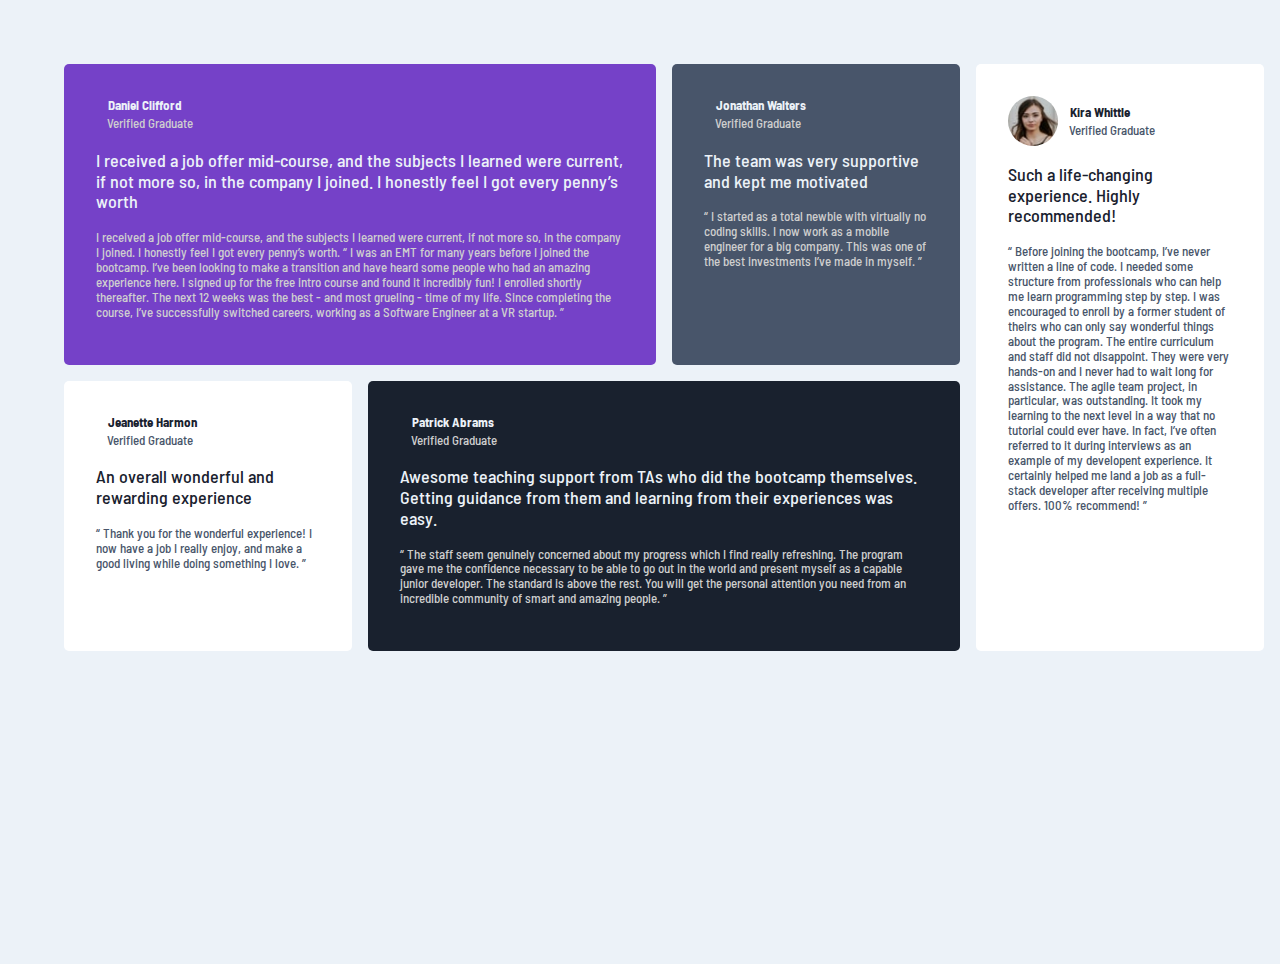
==== testimonials-grid/index.html @ d5278b97 "first commit" ====
<!DOCTYPE html>
<html lang="en">
<head>
  <meta charset="UTF-8">
  <meta http-equiv="X-UA-Compatible" content="IE=edge">
  <meta name="viewport" content="width=device-width, initial-scale=1.0">
  <link rel="shortcut icon" href="/static/media/imgs/favicon-32x32.png" type="image/png" sizes="32x32">
  <link rel="stylesheet" href="static/css/main.css">
  <title>Fronted Mentor | [challenge Name Here ]</title>

</head>
<body>
  
  <div class="main-container">
    <div class="main-container__grid-item-1">
      <div class="main-container__grid-item-1__personal-data">
        <img src="/static/media/imgs/image-daniel.jpg" alt="" class="main-container__grid-item-1__personal-data__person-image">
        <div class="span-container">
          <span class="main-container__grid-item-1__personal-data__person-name">Daniel Clifford</span>
          <span class="main-container__grid-item-1__personal-data__person-occ">Verified Graduate</span>  
        </div>
      </div>
      <p class="main-container__grid-item-1__title">I received a job offer mid-course, and the subjects I learned were current, if not more so, 
        in the company I joined. I honestly feel I got every penny’s worth</p>
      <p class="main-container__grid-item-1__details">I received a job offer mid-course, and the subjects I learned were current, if not more so, 
        in the company I joined. I honestly feel I got every penny’s worth.
      
        “ I was an EMT for many years before I joined the bootcamp. I’ve been looking to make a 
        transition and have heard some people who had an amazing experience here. I signed up 
        for the free intro course and found it incredibly fun! I enrolled shortly thereafter. 
        The next 12 weeks was the best - and most grueling - time of my life. Since completing 
        the course, I’ve successfully switched careers, working as a Software Engineer at a VR startup. ”</p>
    </div>
    <div class="main-container__grid-item-2">
      <div class="main-container__grid-item-2__personal-data">
        <img src="/static/media/imgs/image-jonathan.jpg" alt="" class="main-container__grid-item-2__personal-data__person-image">
        <div class="span-container">
          <span class="main-container__grid-item-2__personal-data__person-name">Jonathan Walters</span>
          <span class="main-container__grid-item-2__personal-data__person-occ">Verified Graduate</span>
        </div>
      </div>
      <p class="main-container__grid-item-2__title">The team was very supportive and kept me motivated</p>
      <p class="main-container__grid-item-2__details">“ I started as a total newbie with virtually no coding skills. I now work as a mobile engineer 
        for a big company. This was one of the best investments I’ve made in myself. ”</p>
    </div>
    <div class="main-container__grid-item-3">
      <div class="main-container__grid-item-3__personal-data">
        <img src="/static/media/imgs/image-jeanette.jpg" alt="" class="main-container__grid-item-3__personal-data__person-image">
        <div class="span-container">
          <span class="main-container__grid-item-3__personal-data__person-name">Jeanette Harmon</span>
          <span class="main-container__grid-item-3__personal-data__person-occ">Verified Graduate</span>
        </div>
        
      </div>
      <p class="main-container__grid-item-3__title">An overall wonderful and rewarding experience</p>
      <p class="main-container__grid-item-3__details">“ Thank you for the wonderful experience! I now have a job I really enjoy, and make a good living 
        while doing something I love. ”</p>
    </div>
    <div class="main-container__grid-item-4">
      <div class="main-container__grid-item-4__personal-data">
        <img src="/static/media/imgs/image-patrick.jpg" alt="" class="main-container__grid-item-4__personal-data__person-image">
        <div class="span-container">
          <span class="main-container__grid-item-4__personal-data__person-name">Patrick Abrams</span>
          <span class="main-container__grid-item-4__personal-data__person-occ">Verified Graduate</span>
        </div>
       
      </div>
      
      <p class="main-container__grid-item-4__title">Awesome teaching support from TAs who did the bootcamp themselves. Getting guidance from them and 
        learning from their experiences was easy.</p>
      <p class="main-container__grid-item-4__details">“ The staff seem genuinely concerned about my progress which I find really refreshing. The program 
        gave me the confidence necessary to be able to go out in the world and present myself as a capable 
        junior developer. The standard is above the rest. You will get the personal attention you need from 
        an incredible community of smart and amazing people. ”</p>
    </div>
    <div class="main-container__grid-item-5">
      <div class="main-container__grid-item-5__personal-data">
        <img src="static/media/imgs/image-kira.jpg" alt="" class="main-container__grid-item-5__personal-data__person-image">
        <div class="span-container">
          <span class="main-container__grid-item-5__personal-data__person-name">Kira Whittle</span>
          <span class="main-container__grid-item-5__personal-data__person-occ">Verified Graduate</span>
        </div>
        
      </div>
      <p class="main-container__grid-item-5__title">Such a life-changing experience. Highly recommended!</p>
      <p class="main-container__grid-item-5__details">“ Before joining the bootcamp, I’ve never written a line of code. I needed some structure from 
        professionals who can help me learn programming step by step. I was encouraged to enroll by a former 
        student of theirs who can only say wonderful things about the program. The entire curriculum and staff 
        did not disappoint. They were very hands-on and I never had to wait long for assistance. The agile team 
        project, in particular, was outstanding. It took my learning to the next level in a way that no tutorial 
        could ever have. In fact, I’ve often referred to it during interviews as an example of my developent 
        experience. It certainly helped me land a job as a full-stack developer after receiving multiple offers. 
        100% recommend! ”</p>
    </div>
  </div>
</body>
</html>
---- testimonials-grid/static/css/main.css ----
@import url("https://fonts.googleapis.com/css2?family=Barlow+Semi+Condensed&display=swap");
* {
  box-sizing: border-box;
}

*, *:before, *:after {
  box-sizing: border-box;
}

/*! normalize.css v8.0.1 | MIT License | github.com/necolas/normalize.css */
/* Document
   ========================================================================== */
/**
 * 1. Correct the line height in all browsers.
 * 2. Prevent adjustments of font size after orientation changes in iOS.
 */
html {
  line-height: 1.15;
  /* 1 */
  -webkit-text-size-adjust: 100%;
  /* 2 */
}

/* Sections
   ========================================================================== */
/**
 * Remove the margin in all browsers.
 */
body {
  margin: 0;
}

/**
 * Render the `main` element consistently in IE.
 */
main {
  display: block;
}

/**
 * Correct the font size and margin on `h1` elements within `section` and
 * `article` contexts in Chrome, Firefox, and Safari.
 */
h1 {
  font-size: 2em;
  margin: 0.67em 0;
}

/* Grouping content
   ========================================================================== */
/**
 * 1. Add the correct box sizing in Firefox.
 * 2. Show the overflow in Edge and IE.
 */
hr {
  box-sizing: content-box;
  /* 1 */
  height: 0;
  /* 1 */
  overflow: visible;
  /* 2 */
}

/**
 * 1. Correct the inheritance and scaling of font size in all browsers.
 * 2. Correct the odd `em` font sizing in all browsers.
 */
pre {
  font-family: monospace, monospace;
  /* 1 */
  font-size: 1em;
  /* 2 */
}

/* Text-level semantics
   ========================================================================== */
/**
 * Remove the gray background on active links in IE 10.
 */
a {
  background-color: transparent;
}

/**
 * 1. Remove the bottom border in Chrome 57-
 * 2. Add the correct text decoration in Chrome, Edge, IE, Opera, and Safari.
 */
abbr[title] {
  border-bottom: none;
  /* 1 */
  text-decoration: underline;
  /* 2 */
  -webkit-text-decoration: underline dotted;
          text-decoration: underline dotted;
  /* 2 */
}

/**
 * Add the correct font weight in Chrome, Edge, and Safari.
 */
b,
strong {
  font-weight: bolder;
}

/**
 * 1. Correct the inheritance and scaling of font size in all browsers.
 * 2. Correct the odd `em` font sizing in all browsers.
 */
code,
kbd,
samp {
  font-family: monospace, monospace;
  /* 1 */
  font-size: 1em;
  /* 2 */
}

/**
 * Add the correct font size in all browsers.
 */
small {
  font-size: 80%;
}

/**
 * Prevent `sub` and `sup` elements from affecting the line height in
 * all browsers.
 */
sub,
sup {
  font-size: 75%;
  line-height: 0;
  position: relative;
  vertical-align: baseline;
}

sub {
  bottom: -0.25em;
}

sup {
  top: -0.5em;
}

/* Embedded content
   ========================================================================== */
/**
 * Remove the border on images inside links in IE 10.
 */
img {
  border-style: none;
}

/* Forms
   ========================================================================== */
/**
 * 1. Change the font styles in all browsers.
 * 2. Remove the margin in Firefox and Safari.
 */
button,
input,
optgroup,
select,
textarea {
  font-family: inherit;
  /* 1 */
  font-size: 100%;
  /* 1 */
  line-height: 1.15;
  /* 1 */
  margin: 0;
  /* 2 */
}

/**
 * Show the overflow in IE.
 * 1. Show the overflow in Edge.
 */
button,
input {
  /* 1 */
  overflow: visible;
}

/**
 * Remove the inheritance of text transform in Edge, Firefox, and IE.
 * 1. Remove the inheritance of text transform in Firefox.
 */
button,
select {
  /* 1 */
  text-transform: none;
}

/**
 * Correct the inability to style clickable types in iOS and Safari.
 */
button,
[type=button],
[type=reset],
[type=submit] {
  -webkit-appearance: button;
}

/**
 * Remove the inner border and padding in Firefox.
 */
button::-moz-focus-inner,
[type=button]::-moz-focus-inner,
[type=reset]::-moz-focus-inner,
[type=submit]::-moz-focus-inner {
  border-style: none;
  padding: 0;
}

/**
 * Restore the focus styles unset by the previous rule.
 */
button:-moz-focusring,
[type=button]:-moz-focusring,
[type=reset]:-moz-focusring,
[type=submit]:-moz-focusring {
  outline: 1px dotted ButtonText;
}

/**
 * Correct the padding in Firefox.
 */
fieldset {
  padding: 0.35em 0.75em 0.625em;
}

/**
 * 1. Correct the text wrapping in Edge and IE.
 * 2. Correct the color inheritance from `fieldset` elements in IE.
 * 3. Remove the padding so developers are not caught out when they zero out
 *    `fieldset` elements in all browsers.
 */
legend {
  box-sizing: border-box;
  /* 1 */
  color: inherit;
  /* 2 */
  display: table;
  /* 1 */
  max-width: 100%;
  /* 1 */
  padding: 0;
  /* 3 */
  white-space: normal;
  /* 1 */
}

/**
 * Add the correct vertical alignment in Chrome, Firefox, and Opera.
 */
progress {
  vertical-align: baseline;
}

/**
 * Remove the default vertical scrollbar in IE 10+.
 */
textarea {
  overflow: auto;
}

/**
 * 1. Add the correct box sizing in IE 10.
 * 2. Remove the padding in IE 10.
 */
[type=checkbox],
[type=radio] {
  box-sizing: border-box;
  /* 1 */
  padding: 0;
  /* 2 */
}

/**
 * Correct the cursor style of increment and decrement buttons in Chrome.
 */
[type=number]::-webkit-inner-spin-button,
[type=number]::-webkit-outer-spin-button {
  height: auto;
}

/**
 * 1. Correct the odd appearance in Chrome and Safari.
 * 2. Correct the outline style in Safari.
 */
[type=search] {
  -webkit-appearance: textfield;
  /* 1 */
  outline-offset: -2px;
  /* 2 */
}

/**
 * Remove the inner padding in Chrome and Safari on macOS.
 */
[type=search]::-webkit-search-decoration {
  -webkit-appearance: none;
}

/**
 * 1. Correct the inability to style clickable types in iOS and Safari.
 * 2. Change font properties to `inherit` in Safari.
 */
::-webkit-file-upload-button {
  -webkit-appearance: button;
  /* 1 */
  font: inherit;
  /* 2 */
}

/* Interactive
   ========================================================================== */
/*
 * Add the correct display in Edge, IE 10+, and Firefox.
 */
details {
  display: block;
}

/*
 * Add the correct display in all browsers.
 */
summary {
  display: list-item;
}

/* Misc
   ========================================================================== */
/**
 * Add the correct display in IE 10+.
 */
template {
  display: none;
}

/**
 * Add the correct display in IE 10.
 */
[hidden] {
  display: none;
}

html {
  height: 100vh;
  width: 100vw;
}

body {
  font-size: 13px;
  font-family: "Barlow Semi Condensed", sans-serif;
  font-weight: 500;
  background-color: #ecf2f8;
  width: 100%;
  height: 100%;
}

.main-container {
  display: grid;
  gap: 1rem 1rem;
  grid-template-columns: 1fr;
  grid-template-rows: auto auto;
  justify-content: center;
  align-content: center;
  width: 85%;
  margin-left: 50%;
  transform: translate(-50%, 0%);
  -webkit-transform: translate(-50%, 0%);
  -moz-transform: translate(-50%, 0%);
  -ms-transform: translate(-50%, 0%);
  -o-transform: translate(-50%, 0%);
}
.main-container__grid-item-1, .main-container__grid-item-2, .main-container__grid-item-3, .main-container__grid-item-4, .main-container__grid-item-5 {
  padding: 2rem;
  border-radius: 5px 5px 5px 5px;
  -webkit-border-radius: 5px 5px 5px 5px;
  -moz-border-radius: 5px 5px 5px 5px;
  -ms-border-radius: 5px 5px 5px 5px;
  -o-border-radius: 5px 5px 5px 5px;
}
.main-container__grid-item-1__personal-data, .main-container__grid-item-2__personal-data, .main-container__grid-item-3__personal-data, .main-container__grid-item-4__personal-data, .main-container__grid-item-5__personal-data {
  width: 100%;
  display: flex;
  flex-wrap: wrap;
  flex-direction: row;
  gap: 10px 10px;
  justify-content: center;
  align-content: center;
}
.main-container__grid-item-1__personal-data .span-container, .main-container__grid-item-2__personal-data .span-container, .main-container__grid-item-3__personal-data .span-container, .main-container__grid-item-4__personal-data .span-container, .main-container__grid-item-5__personal-data .span-container {
  width: 75%;
  display: inline;
  align-self: center;
  flex: 1 1;
}
.main-container__grid-item-1__personal-data__person-image, .main-container__grid-item-2__personal-data__person-image, .main-container__grid-item-3__personal-data__person-image, .main-container__grid-item-4__personal-data__person-image, .main-container__grid-item-5__personal-data__person-image {
  max-width: 50px;
  max-height: 50px;
  display: block;
  border-radius: 50% 50% 50% 50%;
  -webkit-border-radius: 50% 50% 50% 50%;
  -moz-border-radius: 50% 50% 50% 50%;
  -ms-border-radius: 50% 50% 50% 50%;
  -o-border-radius: 50% 50% 50% 50%;
}
.main-container__grid-item-1__personal-data__person-name, .main-container__grid-item-2__personal-data__person-name, .main-container__grid-item-3__personal-data__person-name, .main-container__grid-item-4__personal-data__person-name, .main-container__grid-item-5__personal-data__person-name {
  width: 100%;
  display: inline-block;
  font-weight: 700;
  padding: 2px;
}
.main-container__grid-item-1__personal-data__person-occ, .main-container__grid-item-2__personal-data__person-occ, .main-container__grid-item-3__personal-data__person-occ, .main-container__grid-item-4__personal-data__person-occ, .main-container__grid-item-5__personal-data__person-occ {
  width: 100%;
  display: inline-block;
  padding: 1px;
}
.main-container__grid-item-1__title, .main-container__grid-item-2__title, .main-container__grid-item-3__title, .main-container__grid-item-4__title, .main-container__grid-item-5__title {
  font-size: large;
  font-weight: 500;
}
.main-container__grid-item-1 {
  background-color: #7541c8;
}
.main-container__grid-item-2 {
  background-color: #48556a;
}
.main-container__grid-item-3 {
  background-color: white;
}
.main-container__grid-item-4 {
  background-color: #19212e;
}
.main-container__grid-item-5 {
  background-color: white;
}
.main-container__grid-item-1__title, .main-container__grid-item-2__title, .main-container__grid-item-4__title {
  color: #ecf2f8;
}
.main-container__grid-item-1__personal-data__person-name, .main-container__grid-item-2__personal-data__person-name, .main-container__grid-item-4__personal-data__person-name {
  color: #ecf2f8;
}
.main-container__grid-item-1__personal-data__person-occ, .main-container__grid-item-2__personal-data__person-occ, .main-container__grid-item-4__personal-data__person-occ {
  color: #cfcfcf;
}
.main-container__grid-item-1__details, .main-container__grid-item-2__details, .main-container__grid-item-4__details {
  color: #cfcfcf;
}
.main-container__grid-item-3__title, .main-container__grid-item-5__title {
  color: #19212e;
}
.main-container__grid-item-3__personal-data__person-name, .main-container__grid-item-5__personal-data__person-name {
  color: #19212e;
}
.main-container__grid-item-3__personal-data__person-occ, .main-container__grid-item-5__personal-data__person-occ {
  color: #48556a;
}
.main-container__grid-item-3__details, .main-container__grid-item-5__details {
  color: #48556a;
}
.main-container__grid-item-1 {
  grid-area: 1 / 1 / 2 / 2;
  justify-self: stretch;
  align-self: stretch;
}
.main-container__grid-item-2 {
  grid-area: 2 / 1 / 3 / 2;
  justify-self: stretch;
  align-self: stretch;
}
.main-container__grid-item-3 {
  grid-area: 3 / 1 / 4 / 2;
  justify-self: stretch;
  align-self: stretch;
}
.main-container__grid-item-4 {
  grid-area: 4 / 1 / 5 / 2;
  justify-self: stretch;
  align-self: stretch;
}
.main-container__grid-item-5 {
  grid-area: 5 / 1 / 6 / 2;
  justify-self: stretch;
  align-self: stretch;
}
@media all and (min-width: 760px) {
  .main-container {
    width: 90%;
    margin-top: 5%;
    display: grid;
    gap: 1rem 1rem;
    grid-template-columns: 25% 25% 25% 25%;
    grid-template-rows: auto auto;
    justify-content: space-around;
    align-content: space-around;
  }
  .main-container__grid-item-1 {
    grid-area: 1 / 1 / 2 / 3;
    justify-self: stretch;
    align-self: stretch;
  }
  .main-container__grid-item-2 {
    grid-area: 1 / 3 / 2 / 4;
    justify-self: stretch;
    align-self: stretch;
  }
  .main-container__grid-item-3 {
    grid-area: 2 / 1 / 3 / 2;
    justify-self: stretch;
    align-self: stretch;
  }
  .main-container__grid-item-4 {
    grid-area: 2 / 2 / 3 / 4;
    justify-self: stretch;
    align-self: stretch;
  }
  .main-container__grid-item-5 {
    grid-area: 1 / 4 / 3 / 5;
    justify-self: stretch;
    align-self: stretch;
  }
}
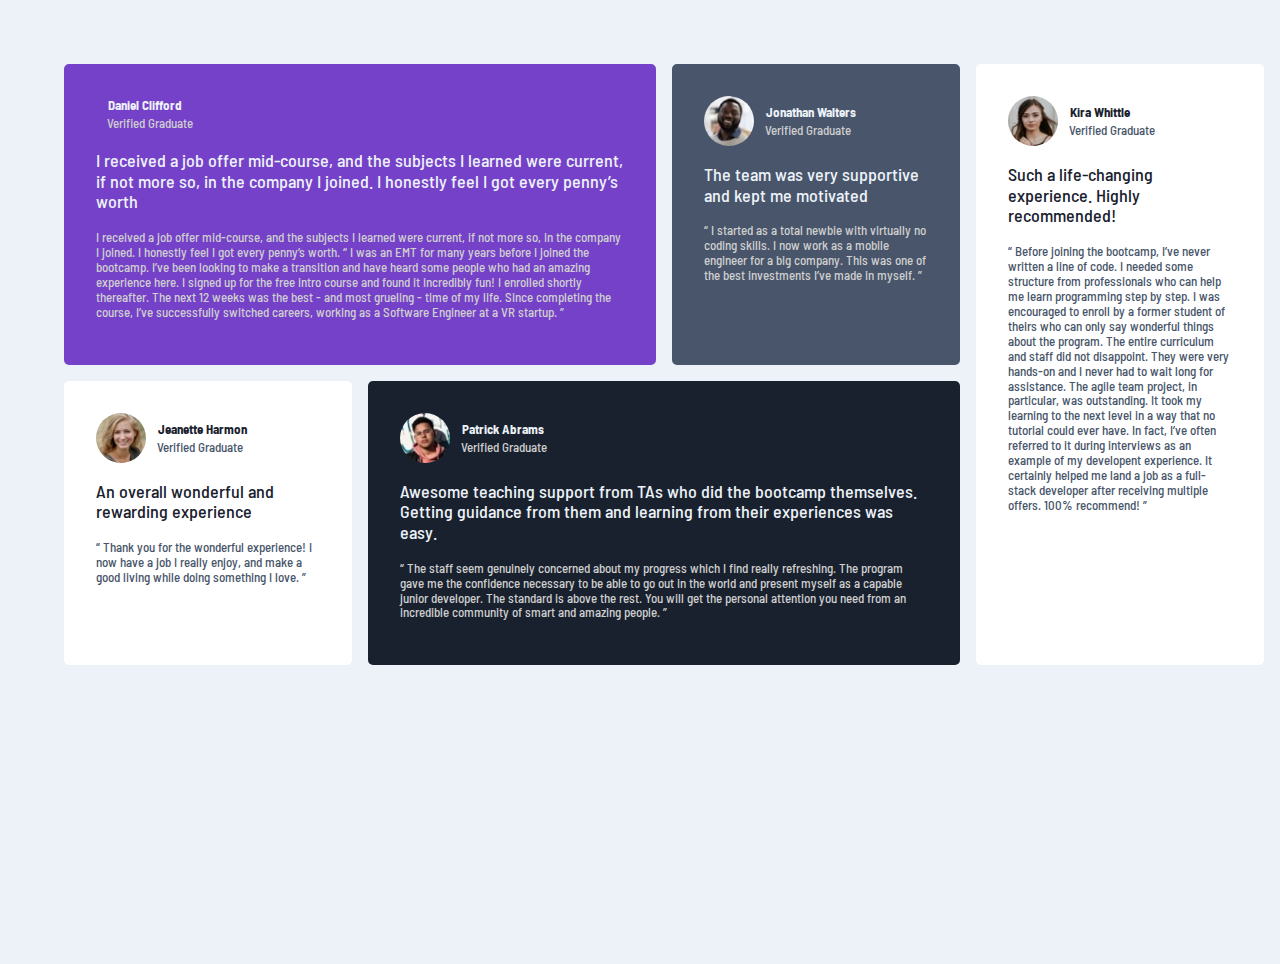
==== commit 4dccdaaf: "Update index.html" ====
--- a/testimonials-grid/index.html
+++ b/testimonials-grid/index.html
@@ -33,7 +33,7 @@
     </div>
     <div class="main-container__grid-item-2">
       <div class="main-container__grid-item-2__personal-data">
-        <img src="/static/media/imgs/image-jonathan.jpg" alt="" class="main-container__grid-item-2__personal-data__person-image">
+        <img src="static/media/imgs/image-jonathan.jpg" alt="" class="main-container__grid-item-2__personal-data__person-image">
         <div class="span-container">
           <span class="main-container__grid-item-2__personal-data__person-name">Jonathan Walters</span>
           <span class="main-container__grid-item-2__personal-data__person-occ">Verified Graduate</span>
@@ -45,7 +45,7 @@
     </div>
     <div class="main-container__grid-item-3">
       <div class="main-container__grid-item-3__personal-data">
-        <img src="/static/media/imgs/image-jeanette.jpg" alt="" class="main-container__grid-item-3__personal-data__person-image">
+        <img src="static/media/imgs/image-jeanette.jpg" alt="" class="main-container__grid-item-3__personal-data__person-image">
         <div class="span-container">
           <span class="main-container__grid-item-3__personal-data__person-name">Jeanette Harmon</span>
           <span class="main-container__grid-item-3__personal-data__person-occ">Verified Graduate</span>
@@ -58,7 +58,7 @@
     </div>
     <div class="main-container__grid-item-4">
       <div class="main-container__grid-item-4__personal-data">
-        <img src="/static/media/imgs/image-patrick.jpg" alt="" class="main-container__grid-item-4__personal-data__person-image">
+        <img src="static/media/imgs/image-patrick.jpg" alt="" class="main-container__grid-item-4__personal-data__person-image">
         <div class="span-container">
           <span class="main-container__grid-item-4__personal-data__person-name">Patrick Abrams</span>
           <span class="main-container__grid-item-4__personal-data__person-occ">Verified Graduate</span>
@@ -94,4 +94,4 @@
     </div>
   </div>
 </body>
-</html>+</html>
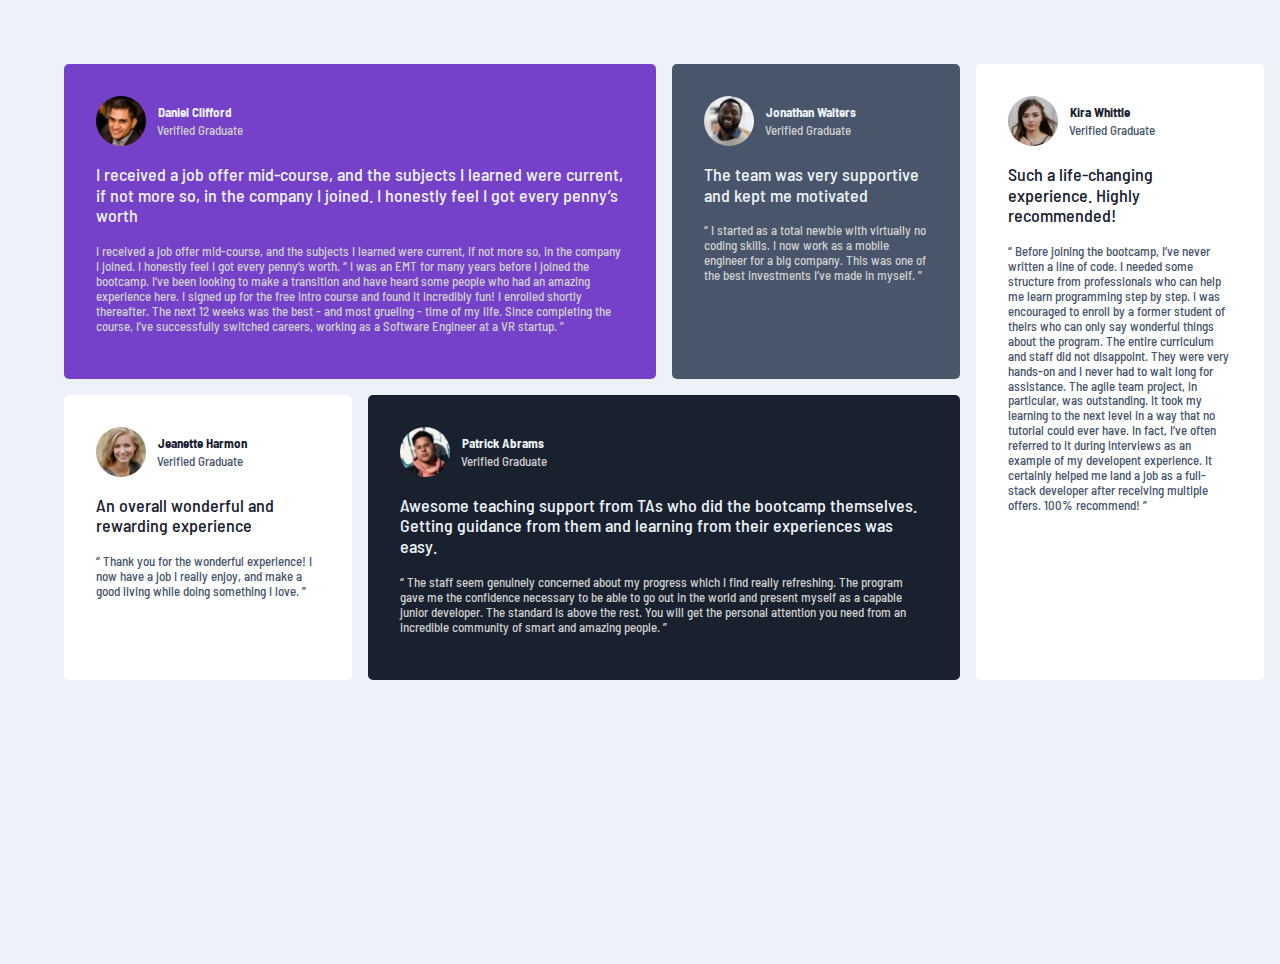
==== commit c73b4d72: "Update index.html" ====
--- a/testimonials-grid/index.html
+++ b/testimonials-grid/index.html
@@ -4,7 +4,7 @@
   <meta charset="UTF-8">
   <meta http-equiv="X-UA-Compatible" content="IE=edge">
   <meta name="viewport" content="width=device-width, initial-scale=1.0">
-  <link rel="shortcut icon" href="/static/media/imgs/favicon-32x32.png" type="image/png" sizes="32x32">
+  <link rel="shortcut icon" href="static/media/imgs/favicon-32x32.png" type="image/png" sizes="32x32">
   <link rel="stylesheet" href="static/css/main.css">
   <title>Fronted Mentor | [challenge Name Here ]</title>
 
@@ -14,7 +14,7 @@
   <div class="main-container">
     <div class="main-container__grid-item-1">
       <div class="main-container__grid-item-1__personal-data">
-        <img src="/static/media/imgs/image-daniel.jpg" alt="" class="main-container__grid-item-1__personal-data__person-image">
+        <img src="static/media/imgs/image-daniel.jpg" alt="" class="main-container__grid-item-1__personal-data__person-image">
         <div class="span-container">
           <span class="main-container__grid-item-1__personal-data__person-name">Daniel Clifford</span>
           <span class="main-container__grid-item-1__personal-data__person-occ">Verified Graduate</span>  
